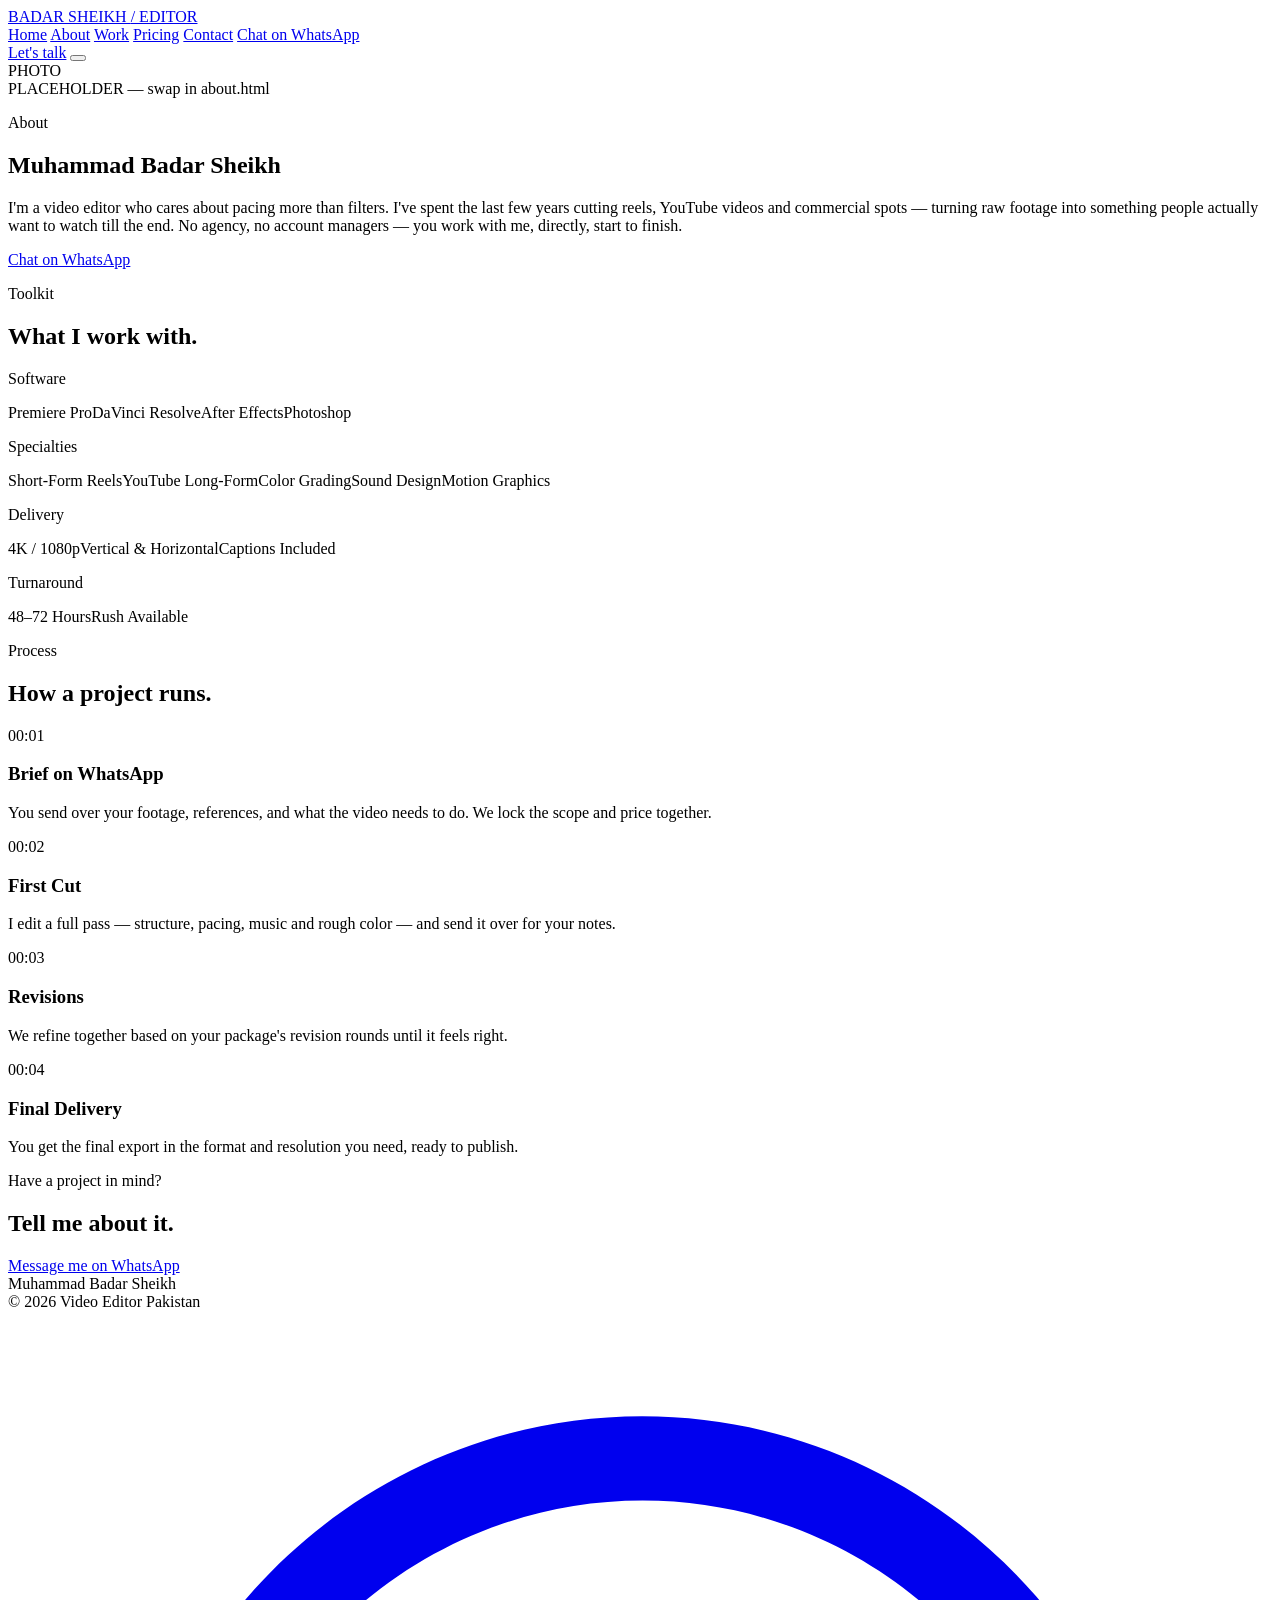
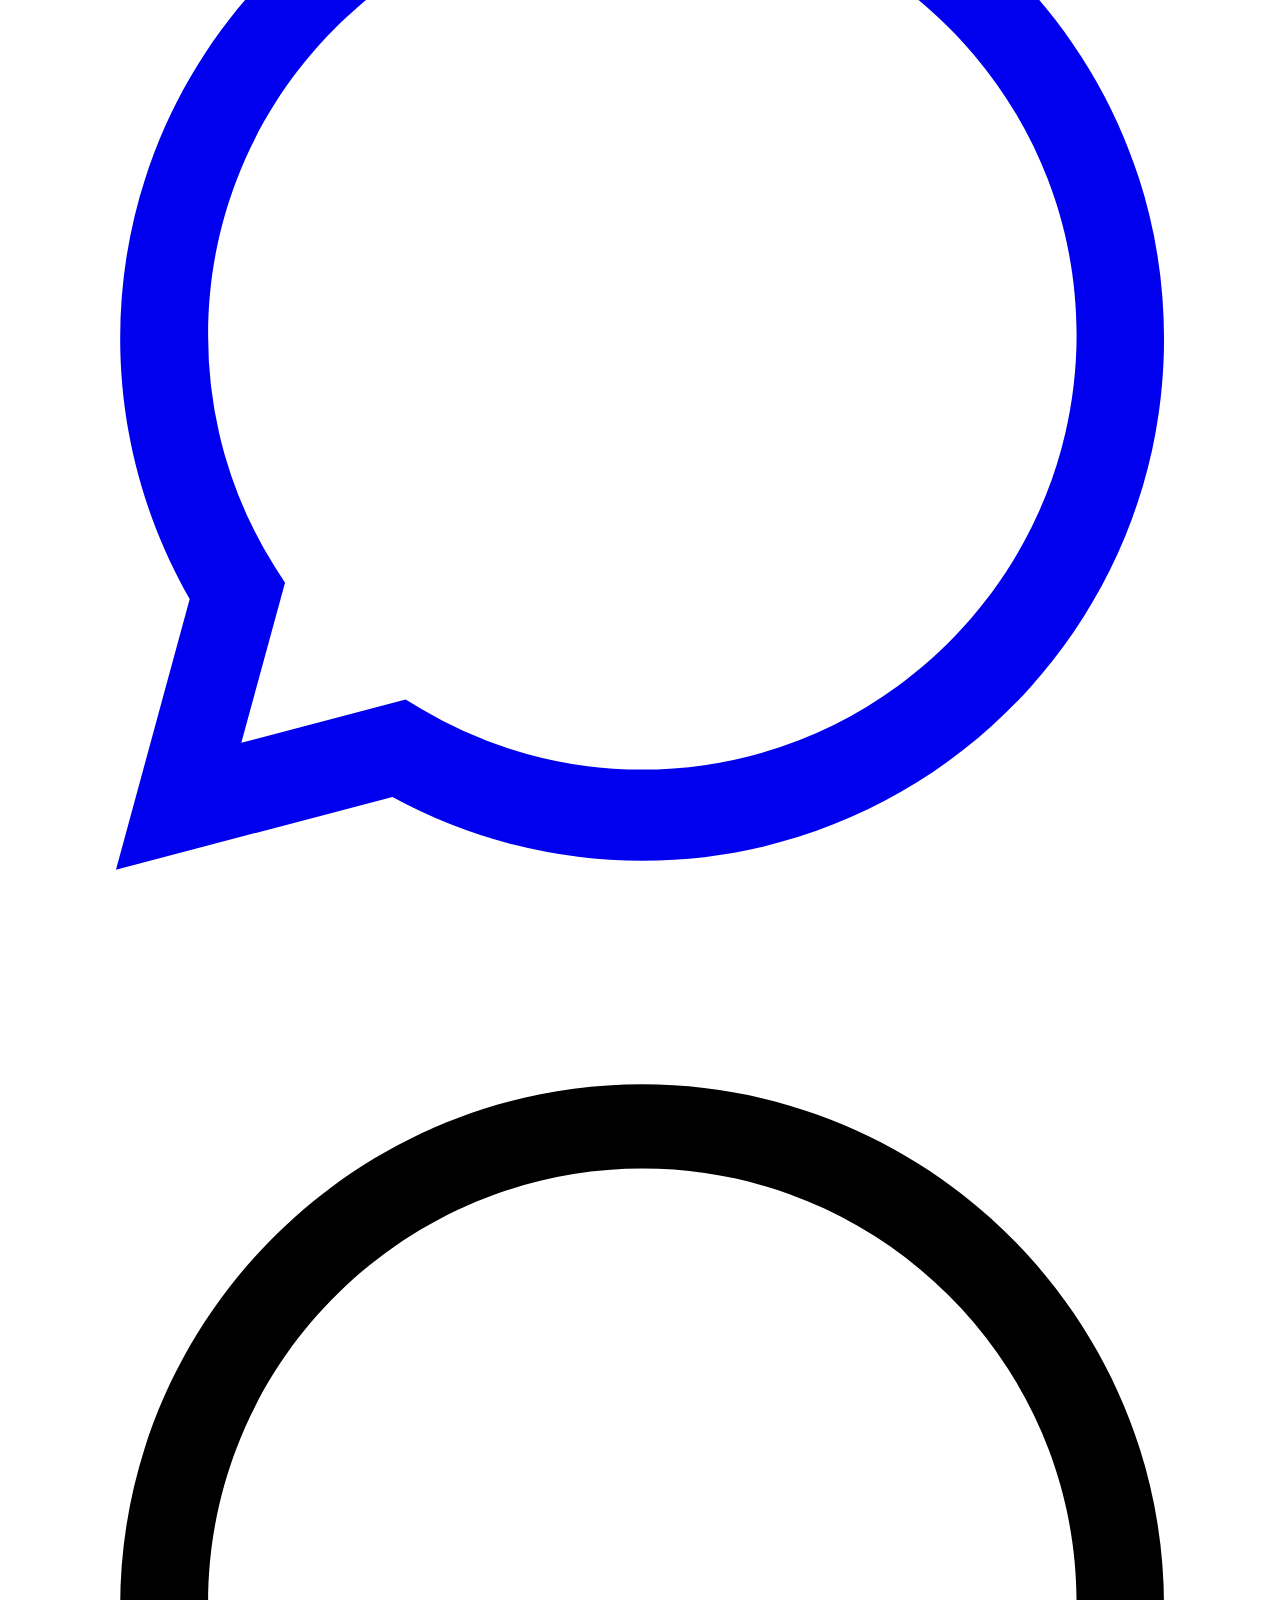
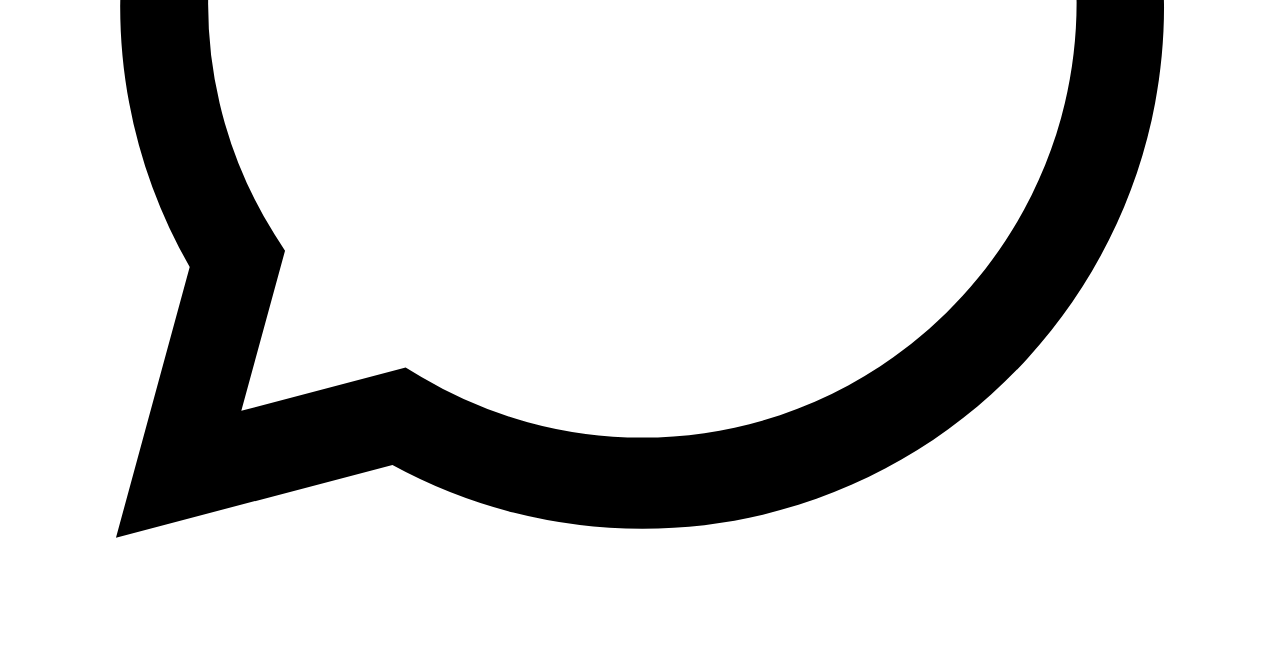
==== about.html @ f0a87764 "Add files via upload" ====
<!DOCTYPE html>
<html lang="en">
<head>
<meta charset="UTF-8">
<meta name="viewport" content="width=device-width, initial-scale=1.0">
<title>About — Muhammad Badar Sheikh</title>
<meta name="description" content="Learn more about Muhammad Badar Sheikh, video editor — tools, process, and how projects are delivered.">

<link rel="preconnect" href="https://fonts.googleapis.com">
<link rel="preconnect" href="https://fonts.gstatic.com" crossorigin>
<link href="https://fonts.googleapis.com/css2?family=Space+Grotesk:wght@500;600;700&family=Inter:wght@400;500;600&family=JetBrains+Mono:wght@400;500&display=swap" rel="stylesheet">
<link rel="stylesheet" href="css/style.css">
</head>
<body data-page="about">

<nav class="nav">
  <div class="container">
    <a href="index.html" class="nav-mark">BADAR SHEIKH <span>/ EDITOR</span></a>
    <div class="nav-links">
      <a href="index.html" data-page="home">Home</a>
      <a href="about.html" data-page="about">About</a>
      <a href="portfolio.html" data-page="portfolio">Work</a>
      <a href="pricing.html" data-page="pricing">Pricing</a>
      <a href="contact.html" data-page="contact">Contact</a>
      <a href="#" data-wa class="btn btn--wa nav-cta-mobile">Chat on WhatsApp</a>
    </div>
    <a href="#" data-wa class="btn btn--primary nav-cta">Let's talk</a>
    <button class="nav-toggle" aria-label="Toggle menu"><span></span><span></span><span></span></button>
  </div>
</nav>

<section class="about-hero container">
  <div class="about-portrait reveal">
    <span>PHOTO<br>PLACEHOLDER &mdash; swap in about.html</span>
  </div>
  <div class="reveal">
    <p class="eyebrow">About</p>
    <h1>Muhammad Badar Sheikh</h1>
    <p class="lede" style="margin-top:1.25rem;">I'm a video editor who cares about pacing more than filters. I've spent the last few years cutting reels, YouTube videos and commercial spots — turning raw footage into something people actually want to watch till the end. No agency, no account managers — you work with me, directly, start to finish.</p>
    <div class="hero-actions">
      <a href="#" data-wa class="btn btn--wa">Chat on WhatsApp</a>
    </div>
  </div>
</section>

<section class="section container">
  <div class="section-head reveal">
    <p class="eyebrow">Toolkit</p>
    <h2>What I work with.</h2>
  </div>
  <div class="spec-sheet reveal">
    <div class="spec-block">
      <p class="eyebrow">Software</p>
      <div class="spec-list">
        <span>Premiere Pro</span><span>DaVinci Resolve</span><span>After Effects</span><span>Photoshop</span>
      </div>
    </div>
    <div class="spec-block">
      <p class="eyebrow">Specialties</p>
      <div class="spec-list">
        <span>Short-Form Reels</span><span>YouTube Long-Form</span><span>Color Grading</span><span>Sound Design</span><span>Motion Graphics</span>
      </div>
    </div>
    <div class="spec-block">
      <p class="eyebrow">Delivery</p>
      <div class="spec-list">
        <span>4K / 1080p</span><span>Vertical &amp; Horizontal</span><span>Captions Included</span>
      </div>
    </div>
    <div class="spec-block">
      <p class="eyebrow">Turnaround</p>
      <div class="spec-list">
        <span>48&ndash;72 Hours</span><span>Rush Available</span>
      </div>
    </div>
  </div>
</section>

<section class="section container" style="padding-top:0;">
  <div class="section-head reveal">
    <p class="eyebrow">Process</p>
    <h2>How a project runs.</h2>
  </div>
  <div class="process reveal">
    <div class="process-step">
      <div class="process-code">00:01</div>
      <div><h3>Brief on WhatsApp</h3><p>You send over your footage, references, and what the video needs to do. We lock the scope and price together.</p></div>
    </div>
    <div class="process-step">
      <div class="process-code">00:02</div>
      <div><h3>First Cut</h3><p>I edit a full pass — structure, pacing, music and rough color — and send it over for your notes.</p></div>
    </div>
    <div class="process-step">
      <div class="process-code">00:03</div>
      <div><h3>Revisions</h3><p>We refine together based on your package's revision rounds until it feels right.</p></div>
    </div>
    <div class="process-step">
      <div class="process-code">00:04</div>
      <div><h3>Final Delivery</h3><p>You get the final export in the format and resolution you need, ready to publish.</p></div>
    </div>
  </div>
</section>

<section class="cta-banner container reveal">
  <p class="eyebrow" style="justify-content:center;">Have a project in mind?</p>
  <h2>Tell me about it.</h2>
  <a href="#" data-wa class="btn btn--wa">Message me on WhatsApp</a>
</section>

<footer class="footer">
  <div class="container">
    <span class="footer-mark">Muhammad Badar Sheikh</span>
    <div class="footer-meta">
      <span>&copy; 2026</span>
      <span>Video Editor</span>
      <span>Pakistan</span>
    </div>
    <div class="footer-socials">
      <a href="#" data-wa aria-label="WhatsApp">
        <svg viewBox="0 0 24 24" fill="currentColor"><path d="M12.04 2C6.58 2 2.13 6.45 2.13 11.91c0 1.75.46 3.45 1.32 4.95L2.05 22l5.25-1.38a9.9 9.9 0 004.74 1.21h.01c5.46 0 9.9-4.45 9.9-9.91C21.96 6.45 17.5 2 12.04 2zm0 18.1a8.2 8.2 0 01-4.19-1.15l-.3-.18-3.12.82.83-3.04-.2-.31a8.2 8.2 0 01-1.26-4.4c0-4.54 3.7-8.24 8.25-8.24 4.54 0 8.24 3.7 8.24 8.24 0 4.55-3.7 8.26-8.25 8.26z"/></svg>
      </a>
    </div>
  </div>
</footer>

<a href="#" data-wa class="wa-float" aria-label="Chat on WhatsApp">
  <svg viewBox="0 0 24 24" fill="var(--white)"><path d="M12.04 2C6.58 2 2.13 6.45 2.13 11.91c0 1.75.46 3.45 1.32 4.95L2.05 22l5.25-1.38a9.9 9.9 0 004.74 1.21h.01c5.46 0 9.9-4.45 9.9-9.91C21.96 6.45 17.5 2 12.04 2zm0 18.1a8.2 8.2 0 01-4.19-1.15l-.3-.18-3.12.82.83-3.04-.2-.31a8.2 8.2 0 01-1.26-4.4c0-4.54 3.7-8.24 8.25-8.24 4.54 0 8.24 3.7 8.24 8.24 0 4.55-3.7 8.26-8.25 8.26z"/></svg>
</a>

<script src="js/data.js"></script>
<script src="js/main.js"></script>
</body>
</html>
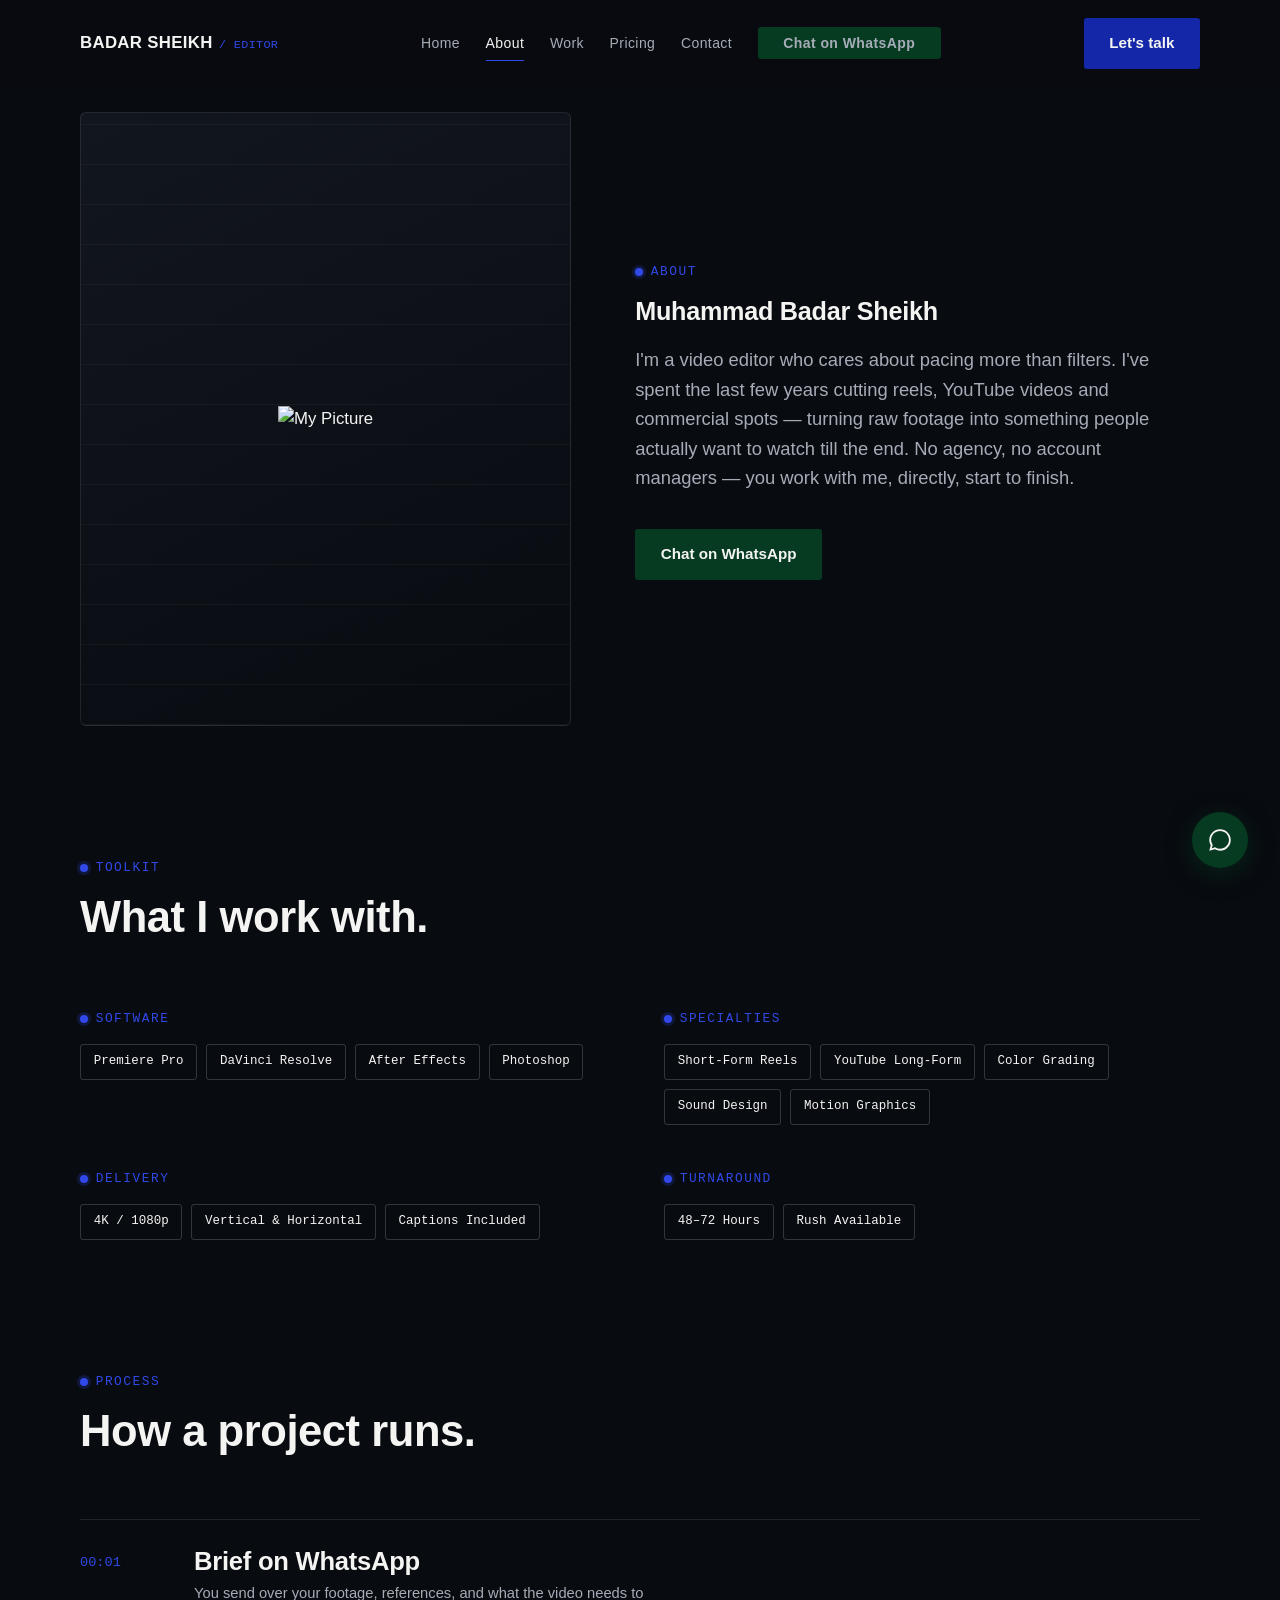
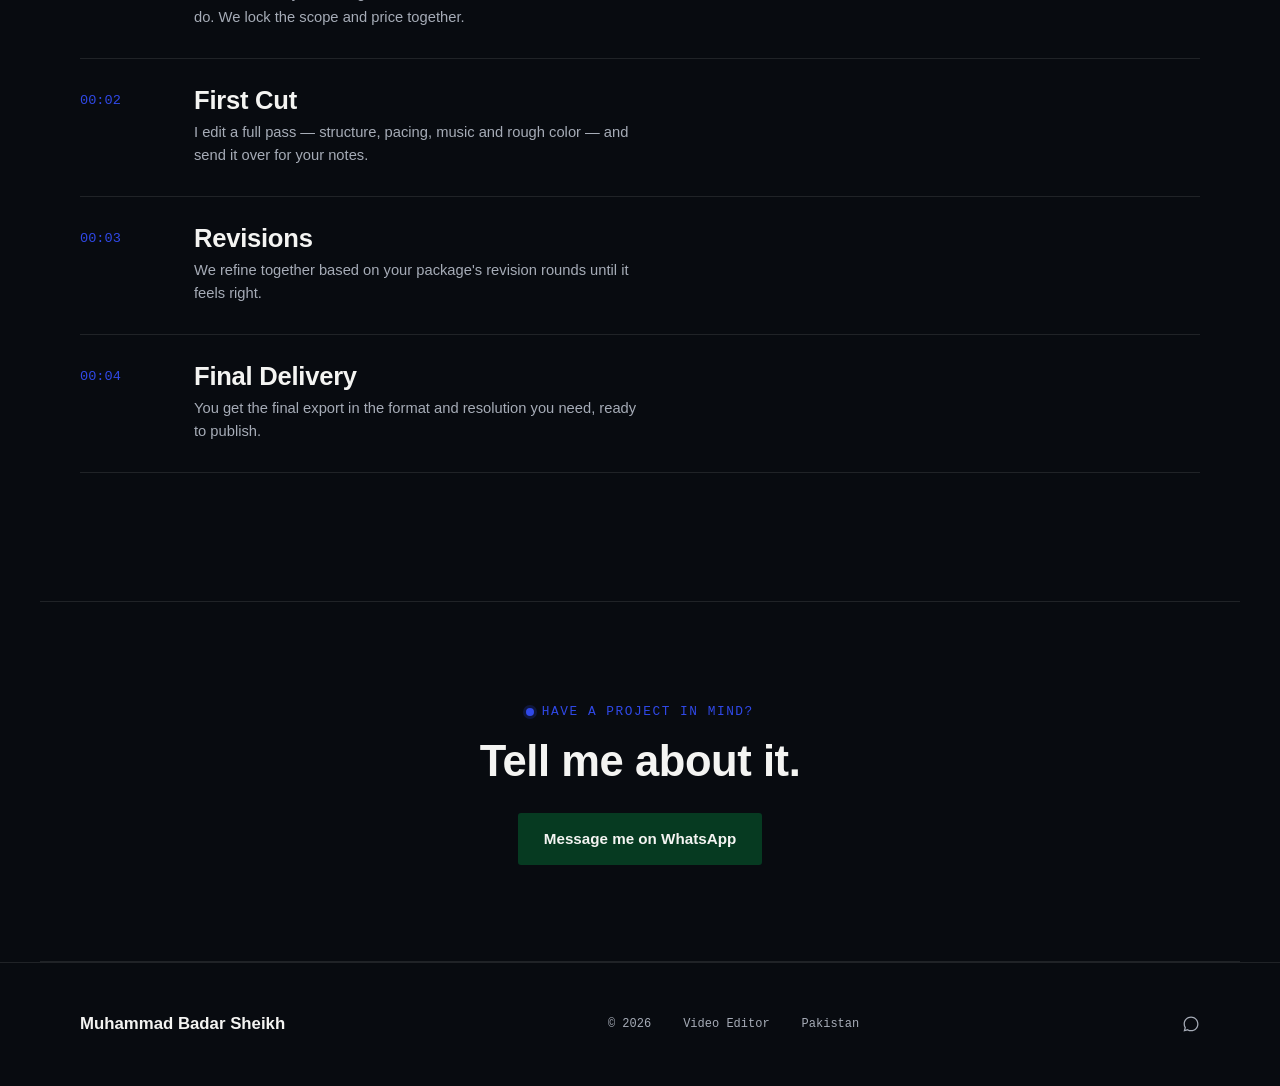
==== commit a55a9a01: "Update about.html" ====
--- a/about.html
+++ b/about.html
@@ -31,7 +31,7 @@
 
 <section class="about-hero container">
   <div class="about-portrait reveal">
-    <span>PHOTO<br>PLACEHOLDER &mdash; swap in about.html</span>
+    <img src="badar.jpg" alt="My Picture">
   </div>
   <div class="reveal">
     <p class="eyebrow">About</p>
--- a/css/style.css
+++ b/css/style.css
@@ -0,0 +1,664 @@
+/* ==========================================================================
+   MUHAMMAD BADAR SHEIKH — VIDEO EDITOR PORTFOLIO
+   Design system: "The Cut" — a timeline/timecode motif borrowed from the
+   editing suite itself (scrub bars, frame counters, playheads).
+   ========================================================================== */
+
+/* ---- Tokens -------------------------------------------------------------- */
+:root {
+  /* Palette (from brief) */
+  --black: #080B10;
+  --black-raised: #0E121A;
+  --black-card: #12161F;
+  --white: #F4F4F2;
+  --blue: #1427A8;
+  --blue-bright: #3049E8;
+  --gray: #A6ACB7;
+  --burgundy: #650000;
+  --burgundy-bright: #A30000;
+  --green: #063A21;
+  --green-bright: #0C7A44;
+
+  --line: rgba(244, 244, 242, 0.1);
+  --line-strong: rgba(244, 244, 242, 0.18);
+
+  /* Type */
+  --font-display: 'Space Grotesk', sans-serif;
+  --font-body: 'Inter', sans-serif;
+  --font-mono: 'JetBrains Mono', monospace;
+
+  /* Scale */
+  --fs-hero: clamp(2.75rem, 7vw, 6rem);
+  --fs-h1: clamp(2.25rem, 5vw, 3.75rem);
+  --fs-h2: clamp(1.75rem, 3.4vw, 2.75rem);
+  --fs-h3: clamp(1.25rem, 2vw, 1.6rem);
+  --fs-body: 1.05rem;
+  --fs-small: 0.875rem;
+  --fs-mono: 0.8rem;
+
+  /* Spacing */
+  --space-section: clamp(4rem, 10vw, 8rem);
+  --container-w: 1200px;
+
+  /* Motion */
+  --ease: cubic-bezier(0.65, 0, 0.35, 1);
+  --ease-out: cubic-bezier(0.16, 1, 0.3, 1);
+  --dur: 0.5s;
+}
+
+/* ---- Reset ---------------------------------------------------------------- */
+*, *::before, *::after { box-sizing: border-box; margin: 0; padding: 0; }
+
+html { scroll-behavior: smooth; }
+
+body {
+  background: var(--black);
+  color: var(--white);
+  font-family: var(--font-body);
+  font-size: var(--fs-body);
+  line-height: 1.6;
+  -webkit-font-smoothing: antialiased;
+  overflow-x: hidden;
+}
+
+img, svg { display: block; max-width: 100%; }
+a { color: inherit; text-decoration: none; }
+ul { list-style: none; }
+button { font: inherit; cursor: pointer; background: none; border: none; color: inherit; }
+
+::selection { background: var(--blue); color: var(--white); }
+
+a:focus-visible,
+button:focus-visible,
+[tabindex]:focus-visible {
+  outline: 2px solid var(--blue-bright);
+  outline-offset: 3px;
+  border-radius: 2px;
+}
+
+@media (prefers-reduced-motion: reduce) {
+  *, *::before, *::after {
+    animation-duration: 0.001ms !important;
+    animation-iteration-count: 1 !important;
+    transition-duration: 0.001ms !important;
+    scroll-behavior: auto !important;
+  }
+}
+
+/* ---- Layout helpers -------------------------------------------------------- */
+.container {
+  width: 100%;
+  max-width: var(--container-w);
+  margin-inline: auto;
+  padding-inline: clamp(1.25rem, 4vw, 2.5rem);
+}
+
+.section { padding-block: var(--space-section); }
+.section--tight { padding-block: clamp(2.5rem, 5vw, 4rem); }
+
+.section-head { max-width: 640px; margin-bottom: clamp(2.5rem, 5vw, 4rem); }
+
+.eyebrow {
+  font-family: var(--font-mono);
+  font-size: var(--fs-mono);
+  letter-spacing: 0.12em;
+  text-transform: uppercase;
+  color: var(--blue-bright);
+  display: inline-flex;
+  align-items: center;
+  gap: 0.6em;
+  margin-bottom: 1rem;
+}
+.eyebrow::before {
+  content: '';
+  width: 8px; height: 8px;
+  border-radius: 50%;
+  background: var(--blue-bright);
+  box-shadow: 0 0 0 3px rgba(48, 73, 232, 0.2);
+}
+
+h1, h2, h3, h4 {
+  font-family: var(--font-display);
+  font-weight: 600;
+  line-height: 1.08;
+  letter-spacing: -0.01em;
+}
+h2 { font-size: var(--fs-h2); }
+h3 { font-size: var(--fs-h3); }
+
+.lede { color: var(--gray); font-size: 1.15rem; max-width: 52ch; }
+
+.mono { font-family: var(--font-mono); }
+
+/* ---- Reveal-on-scroll -------------------------------------------------------- */
+.reveal {
+  opacity: 0;
+  transform: translateY(24px);
+  transition: opacity 0.8s var(--ease-out), transform 0.8s var(--ease-out);
+}
+.reveal.is-visible { opacity: 1; transform: translateY(0); }
+.reveal-stagger > * { transition-delay: calc(var(--i, 0) * 90ms); }
+
+/* ---- Nav -------------------------------------------------------------- */
+.nav {
+  position: fixed;
+  top: 0; left: 0; right: 0;
+  z-index: 100;
+  padding-block: 1.1rem;
+  background: rgba(8, 11, 16, 0.75);
+  backdrop-filter: blur(10px);
+  border-bottom: 1px solid transparent;
+  transition: border-color var(--dur) var(--ease), background var(--dur) var(--ease);
+}
+.nav.is-scrolled { border-bottom-color: var(--line); }
+
+.nav .container {
+  display: flex;
+  align-items: center;
+  justify-content: space-between;
+  gap: 1.5rem;
+}
+
+.nav-mark {
+  font-family: var(--font-display);
+  font-weight: 700;
+  font-size: 1.05rem;
+  letter-spacing: 0.02em;
+  display: flex;
+  align-items: baseline;
+  gap: 0.4rem;
+}
+.nav-mark span { color: var(--blue-bright); font-family: var(--font-mono); font-weight: 400; font-size: 0.7em; }
+
+.nav-links {
+  display: flex;
+  align-items: center;
+  gap: clamp(1.25rem, 2vw, 2.25rem);
+}
+.nav-links a {
+  position: relative;
+  font-size: var(--fs-small);
+  letter-spacing: 0.03em;
+  color: var(--gray);
+  padding-block: 0.3rem;
+  transition: color 0.3s var(--ease);
+}
+.nav-links a::after {
+  content: '';
+  position: absolute;
+  left: 0; right: 100%;
+  bottom: -2px;
+  height: 1px;
+  background: var(--blue-bright);
+  transition: right 0.35s var(--ease-out);
+}
+.nav-links a:hover,
+.nav-links a.is-active { color: var(--white); }
+.nav-links a:hover::after,
+.nav-links a.is-active::after { right: 0; }
+
+.nav-cta {
+  display: inline-flex;
+  align-items: center;
+  gap: 0.5rem;
+}
+
+.nav-cta-mobile { display: none; }
+
+.nav-toggle {
+  display: none;
+  flex-direction: column;
+  gap: 5px;
+  padding: 0.4rem;
+}
+.nav-toggle span { width: 20px; height: 1.5px; background: var(--white); transition: transform 0.3s var(--ease), opacity 0.3s var(--ease); }
+
+@media (max-width: 860px) {
+  .nav-links { position: fixed; top: 0; right: 0; height: 100vh; width: min(78vw, 320px);
+    background: var(--black-raised); border-left: 1px solid var(--line);
+    flex-direction: column; align-items: flex-start; justify-content: center;
+    gap: 2rem; padding-inline: 2.5rem;
+    transform: translateX(100%); transition: transform 0.4s var(--ease);
+  }
+  .nav-links.is-open { transform: translateX(0); }
+  .nav-links a { font-size: 1.1rem; }
+  .nav-cta { display: none; }
+  .nav-links .nav-cta-mobile { display: inline-flex; margin-top: 1rem; }
+  .nav-toggle { display: flex; z-index: 101; }
+  .nav-toggle.is-open span:nth-child(1) { transform: translateY(6.5px) rotate(45deg); }
+  .nav-toggle.is-open span:nth-child(2) { opacity: 0; }
+  .nav-toggle.is-open span:nth-child(3) { transform: translateY(-6.5px) rotate(-45deg); }
+}
+
+/* ---- Buttons -------------------------------------------------------------- */
+.btn {
+  position: relative;
+  display: inline-flex;
+  align-items: center;
+  gap: 0.6rem;
+  padding: 0.85rem 1.6rem;
+  font-family: var(--font-body);
+  font-weight: 600;
+  font-size: 0.95rem;
+  border-radius: 3px;
+  overflow: hidden;
+  isolation: isolate;
+  transition: transform 0.35s var(--ease-out), color 0.35s var(--ease), border-color 0.35s var(--ease);
+}
+.btn::before {
+  content: '';
+  position: absolute; inset: 0;
+  z-index: -1;
+  transform: translateY(102%);
+  transition: transform 0.4s var(--ease-out);
+}
+.btn:hover { transform: translateY(-2px); }
+.btn:hover::before { transform: translateY(0); }
+
+.btn--primary { background: var(--blue); color: var(--white); }
+.btn--primary::before { background: var(--blue-bright); }
+
+.btn--ghost { border: 1px solid var(--line-strong); color: var(--white); }
+.btn--ghost::before { background: var(--white); }
+.btn--ghost:hover { color: var(--black); border-color: var(--white); }
+
+.btn--wa { background: var(--green); color: var(--white); }
+.btn--wa::before { background: var(--green-bright); }
+
+.btn--block { width: 100%; justify-content: center; }
+
+.btn svg { width: 18px; height: 18px; flex-shrink: 0; }
+
+/* ---- Timeline / scrubber signature element -------------------------------- */
+.scrubber {
+  position: relative;
+  width: 100%;
+  height: 1px;
+  background: var(--line);
+  margin-block: 2.5rem;
+  overflow: visible;
+}
+.scrubber::before {
+  content: '';
+  position: absolute; top: 50%; left: 0;
+  width: 46px; height: 1px;
+  background: var(--blue-bright);
+  transform: translateY(-50%);
+  animation: scrub 5s var(--ease) infinite;
+}
+.scrubber::after {
+  content: '';
+  position: absolute; top: 50%; left: 0;
+  width: 9px; height: 9px;
+  border-radius: 50%;
+  background: var(--blue-bright);
+  box-shadow: 0 0 12px rgba(48,73,232,0.7);
+  transform: translate(-50%, -50%);
+  animation: scrub-head 5s var(--ease) infinite;
+}
+@keyframes scrub {
+  0% { left: 0; opacity: 0; }
+  8% { opacity: 1; }
+  92% { opacity: 1; }
+  100% { left: calc(100% - 46px); opacity: 0; }
+}
+@keyframes scrub-head {
+  0% { left: 0; opacity: 0; }
+  8% { opacity: 1; }
+  92% { opacity: 1; }
+  100% { left: 100%; opacity: 0; }
+}
+
+.ticks {
+  display: flex;
+  justify-content: space-between;
+  font-family: var(--font-mono);
+  font-size: 0.7rem;
+  color: var(--gray);
+  opacity: 0.6;
+  margin-top: 0.5rem;
+}
+
+/* ---- Stat strip -------------------------------------------------------------- */
+.stats {
+  display: grid;
+  grid-template-columns: repeat(4, 1fr);
+  gap: 1.5rem;
+  border-top: 1px solid var(--line);
+  border-bottom: 1px solid var(--line);
+  padding-block: 2.5rem;
+}
+.stat-num {
+  font-family: var(--font-mono);
+  font-size: clamp(1.6rem, 3vw, 2.4rem);
+  color: var(--white);
+  font-weight: 500;
+}
+.stat-label {
+  font-size: 0.78rem;
+  letter-spacing: 0.06em;
+  text-transform: uppercase;
+  color: var(--gray);
+  margin-top: 0.35rem;
+}
+@media (max-width: 700px) {
+  .stats { grid-template-columns: repeat(2, 1fr); row-gap: 2rem; }
+}
+
+/* ---- Hero -------------------------------------------------------------- */
+.hero {
+  min-height: 92vh;
+  display: flex;
+  flex-direction: column;
+  justify-content: center;
+  padding-top: 6rem;
+  position: relative;
+}
+.hero-frame {
+  position: absolute;
+  inset: clamp(1rem, 3vw, 2rem);
+  border: 1px solid var(--line);
+  pointer-events: none;
+  z-index: -1;
+}
+.hero-frame::before, .hero-frame::after {
+  content: attr(data-label);
+  position: absolute;
+  font-family: var(--font-mono);
+  font-size: 0.68rem;
+  color: var(--gray);
+  opacity: 0.55;
+  letter-spacing: 0.08em;
+}
+.hero-frame::before { top: -1.1rem; left: 0; }
+.hero-frame::after { bottom: -1.1rem; right: 0; content: attr(data-timecode); }
+
+.hero h1 { max-width: 15ch; }
+.hero h1 em { font-style: normal; color: var(--gray); }
+.hero-actions { display: flex; flex-wrap: wrap; gap: 1rem; margin-top: 2.25rem; }
+
+.hero-meta {
+  display: flex;
+  gap: clamp(1.5rem, 4vw, 3rem);
+  margin-top: clamp(3rem, 6vw, 5rem);
+  font-family: var(--font-mono);
+  font-size: 0.75rem;
+  color: var(--gray);
+}
+.hero-meta strong { display: block; color: var(--white); font-size: 0.95rem; margin-bottom: 0.25rem; font-family: var(--font-body); font-weight: 600; }
+
+/* ---- Cards: Project -------------------------------------------------------------- */
+.grid-projects {
+  display: grid;
+  grid-template-columns: repeat(3, 1fr);
+  gap: 1.5rem;
+}
+@media (max-width: 980px) { .grid-projects { grid-template-columns: repeat(2, 1fr); } }
+@media (max-width: 640px) { .grid-projects { grid-template-columns: 1fr; } }
+
+.project-card {
+  position: relative;
+  border-radius: 4px;
+  overflow: hidden;
+  border: 1px solid var(--line);
+  background: var(--black-card);
+  aspect-ratio: 4 / 5;
+  display: flex;
+  flex-direction: column;
+  justify-content: flex-end;
+  transition: border-color 0.4s var(--ease), transform 0.4s var(--ease);
+}
+.project-card:hover { border-color: var(--line-strong); transform: translateY(-4px); }
+
+.project-thumb {
+  position: absolute; inset: 0;
+  background: var(--thumb-bg, linear-gradient(155deg, #12161F, #080B10));
+  transition: transform 0.6s var(--ease-out);
+}
+.project-card:hover .project-thumb { transform: scale(1.06); }
+
+.project-thumb::before {
+  content: '';
+  position: absolute; inset: 0;
+  background:
+    repeating-linear-gradient(90deg, rgba(244,244,242,0.05) 0 1px, transparent 1px 46px);
+  opacity: 0.6;
+}
+.project-thumb-play {
+  position: absolute; top: 50%; left: 50%;
+  transform: translate(-50%, -50%) scale(0.9);
+  width: 52px; height: 52px;
+  border-radius: 50%;
+  border: 1px solid var(--line-strong);
+  display: flex; align-items: center; justify-content: center;
+  opacity: 0.85;
+  transition: transform 0.4s var(--ease-out), background 0.4s var(--ease), opacity 0.4s var(--ease);
+}
+.project-thumb-play svg { width: 16px; height: 16px; margin-left: 2px; }
+.project-card:hover .project-thumb-play { transform: translate(-50%, -50%) scale(1.1); background: var(--blue); opacity: 1; }
+
+.project-info {
+  position: relative;
+  padding: 1.25rem;
+  background: linear-gradient(to top, rgba(8,11,16,0.95), rgba(8,11,16,0.55) 70%, transparent);
+}
+.project-tag {
+  display: inline-block;
+  font-family: var(--font-mono);
+  font-size: 0.68rem;
+  letter-spacing: 0.05em;
+  text-transform: uppercase;
+  padding: 0.25rem 0.55rem;
+  border-radius: 2px;
+  margin-bottom: 0.6rem;
+  border: 1px solid var(--tag-color, var(--blue-bright));
+  color: var(--tag-color, var(--blue-bright));
+}
+.project-info h3 { font-size: 1.05rem; margin-bottom: 0.2rem; }
+.project-info p { font-size: 0.82rem; color: var(--gray); }
+
+.filter-bar {
+  display: flex;
+  flex-wrap: wrap;
+  gap: 0.6rem;
+  margin-bottom: 2.5rem;
+}
+.filter-pill {
+  font-family: var(--font-mono);
+  font-size: 0.75rem;
+  letter-spacing: 0.03em;
+  padding: 0.5rem 1rem;
+  border-radius: 30px;
+  border: 1px solid var(--line-strong);
+  color: var(--gray);
+  transition: all 0.3s var(--ease);
+}
+.filter-pill:hover { color: var(--white); border-color: var(--white); }
+.filter-pill.is-active { background: var(--white); color: var(--black); border-color: var(--white); }
+
+/* ---- Cards: Pricing -------------------------------------------------------------- */
+.grid-pricing {
+  display: grid;
+  grid-template-columns: repeat(3, 1fr);
+  gap: 1.5rem;
+  align-items: stretch;
+}
+@media (max-width: 900px) { .grid-pricing { grid-template-columns: 1fr; max-width: 460px; margin-inline: auto; } }
+
+.price-card {
+  border: 1px solid var(--line);
+  border-radius: 6px;
+  padding: 2.25rem 1.9rem;
+  background: var(--black-card);
+  display: flex;
+  flex-direction: column;
+  transition: transform 0.4s var(--ease), border-color 0.4s var(--ease), background 0.4s var(--ease);
+}
+.price-card:hover { transform: translateY(-6px); border-color: var(--blue-bright); }
+.price-card--featured {
+  border-color: var(--blue);
+  background: linear-gradient(165deg, rgba(20,39,168,0.14), var(--black-card) 55%);
+  position: relative;
+}
+.price-card--featured::before {
+  content: 'MOST BOOKED';
+  position: absolute; top: -1px; right: 1.4rem;
+  transform: translateY(-50%);
+  font-family: var(--font-mono);
+  font-size: 0.62rem;
+  letter-spacing: 0.08em;
+  background: var(--blue);
+  color: var(--white);
+  padding: 0.3rem 0.6rem;
+  border-radius: 2px;
+}
+.price-tier-name { font-family: var(--font-mono); font-size: 0.75rem; letter-spacing: 0.08em; text-transform: uppercase; color: var(--blue-bright); margin-bottom: 0.9rem; }
+.price-amount { font-family: var(--font-display); font-size: 2.6rem; font-weight: 600; margin-bottom: 0.35rem; }
+.price-amount span { font-size: 0.95rem; color: var(--gray); font-family: var(--font-body); font-weight: 400; }
+.price-desc { color: var(--gray); font-size: 0.9rem; margin-bottom: 1.75rem; }
+.price-features { display: flex; flex-direction: column; gap: 0.75rem; margin-bottom: 2rem; flex-grow: 1; }
+.price-features li { display: flex; align-items: flex-start; gap: 0.6rem; font-size: 0.9rem; }
+.price-features svg { width: 16px; height: 16px; flex-shrink: 0; margin-top: 3px; color: var(--green-bright); }
+
+/* ---- Process timeline (About page) ------------------------------------------- */
+.process {
+  display: flex;
+  flex-direction: column;
+}
+.process-step {
+  display: grid;
+  grid-template-columns: 90px 1fr;
+  gap: 1.5rem;
+  padding-block: 1.75rem;
+  border-top: 1px solid var(--line);
+  position: relative;
+}
+.process-step:last-child { border-bottom: 1px solid var(--line); }
+.process-code { font-family: var(--font-mono); color: var(--blue-bright); font-size: 0.85rem; padding-top: 0.2rem; }
+.process-step h3 { margin-bottom: 0.4rem; }
+.process-step p { color: var(--gray); font-size: 0.92rem; max-width: 56ch; }
+
+/* ---- Skills spec sheet (About page) ------------------------------------------- */
+.spec-sheet { display: grid; grid-template-columns: repeat(2, 1fr); gap: 2.5rem 3rem; }
+@media (max-width: 700px) { .spec-sheet { grid-template-columns: 1fr; } }
+.spec-block .eyebrow { margin-bottom: 0.9rem; }
+.spec-list { display: flex; flex-wrap: wrap; gap: 0.55rem; }
+.spec-list span {
+  font-family: var(--font-mono);
+  font-size: 0.78rem;
+  padding: 0.45rem 0.8rem;
+  border: 1px solid var(--line-strong);
+  border-radius: 3px;
+  color: var(--white);
+}
+
+/* ---- CTA banner -------------------------------------------------------------- */
+.cta-banner {
+  border-top: 1px solid var(--line);
+  border-bottom: 1px solid var(--line);
+  padding-block: clamp(3.5rem, 8vw, 6rem);
+  text-align: center;
+}
+.cta-banner h2 { max-width: 20ch; margin-inline: auto; margin-bottom: 1.75rem; }
+.cta-banner .btn { margin-inline: auto; }
+
+/* ---- Contact page card ---------------------------------------------------- */
+.contact-card {
+  border: 1px solid var(--blue);
+  border-radius: 8px;
+  padding: clamp(2.25rem, 5vw, 3.5rem);
+  background: linear-gradient(165deg, rgba(20,39,168,0.14), var(--black-card) 60%);
+  display: flex;
+  align-items: center;
+  justify-content: space-between;
+  gap: 2rem;
+  flex-wrap: wrap;
+}
+.contact-alt {
+  display: grid;
+  grid-template-columns: repeat(2, 1fr);
+  gap: 1.25rem;
+  margin-top: 1.5rem;
+}
+@media (max-width: 640px) { .contact-alt { grid-template-columns: 1fr; } }
+.contact-alt-item {
+  border: 1px solid var(--line);
+  border-radius: 6px;
+  padding: 1.5rem;
+  transition: border-color 0.35s var(--ease), transform 0.35s var(--ease);
+}
+.contact-alt-item:hover { border-color: var(--line-strong); transform: translateY(-3px); }
+.contact-alt-item .eyebrow { margin-bottom: 0.6rem; }
+
+/* ---- About hero split -------------------------------------------------------- */
+.about-hero {
+  display: grid;
+  grid-template-columns: 1fr 1.15fr;
+  gap: clamp(2rem, 5vw, 4rem);
+  align-items: center;
+  padding-top: 7rem;
+}
+@media (max-width: 860px) { .about-hero { grid-template-columns: 1fr; padding-top: 6rem; } }
+.about-portrait {
+  aspect-ratio: 4/5;
+  border-radius: 6px;
+  border: 1px solid var(--line);
+  background: linear-gradient(155deg, #12161F, #080B10);
+  position: relative;
+  overflow: hidden;
+  display: flex; align-items: center; justify-content: center;
+}
+.about-portrait span {
+  font-family: var(--font-mono);
+  font-size: 0.75rem;
+  color: var(--gray);
+  letter-spacing: 0.05em;
+}
+.about-portrait::after {
+  content: '';
+  position: absolute; inset: 0;
+  background: repeating-linear-gradient(0deg, rgba(244,244,242,0.04) 0 1px, transparent 1px 40px);
+}
+
+/* ---- Footer -------------------------------------------------------------- */
+.footer { border-top: 1px solid var(--line); padding-block: 3rem; }
+.footer .container {
+  display: flex;
+  justify-content: space-between;
+  align-items: center;
+  flex-wrap: wrap;
+  gap: 1.5rem;
+}
+.footer-mark { font-family: var(--font-display); font-weight: 600; }
+.footer-meta { display: flex; gap: 2rem; flex-wrap: wrap; font-family: var(--font-mono); font-size: 0.75rem; color: var(--gray); }
+.footer-socials { display: flex; gap: 1.1rem; }
+.footer-socials a { color: var(--gray); transition: color 0.3s var(--ease); }
+.footer-socials a:hover { color: var(--white); }
+.footer-socials svg { width: 18px; height: 18px; }
+
+/* ---- Page header (non-home pages) -------------------------------------------- */
+.page-header { padding-top: 8.5rem; padding-bottom: 1rem; }
+.page-header h1 { max-width: 18ch; }
+
+/* ---- WhatsApp floating button -------------------------------------------------------------- */
+.wa-float {
+  position: fixed;
+  right: clamp(1rem, 3vw, 2rem);
+  bottom: clamp(1rem, 3vw, 2rem);
+  z-index: 90;
+  width: 56px; height: 56px;
+  border-radius: 50%;
+  background: var(--green);
+  display: flex; align-items: center; justify-content: center;
+  box-shadow: 0 6px 24px rgba(6,58,33,0.5);
+  transition: transform 0.35s var(--ease-out), background 0.35s var(--ease);
+}
+.wa-float:hover { transform: scale(1.08); background: var(--green-bright); }
+.wa-float svg { width: 26px; height: 26px; }
+
+/* ---- Marquee (home, subtle) ------------------------------------------------- */
+.marquee-wrap { border-top: 1px solid var(--line); border-bottom: 1px solid var(--line); overflow: hidden; padding-block: 1.4rem; }
+.marquee { display: flex; gap: 3rem; white-space: nowrap; animation: marquee 26s linear infinite; width: max-content; }
+.marquee span { font-family: var(--font-mono); font-size: 0.85rem; color: var(--gray); letter-spacing: 0.06em; display: flex; align-items: center; gap: 0.75rem; }
+.marquee span::after { content: '/'; color: var(--line-strong); }
+@keyframes marquee { from { transform: translateX(0); } to { transform: translateX(-50%); } }
